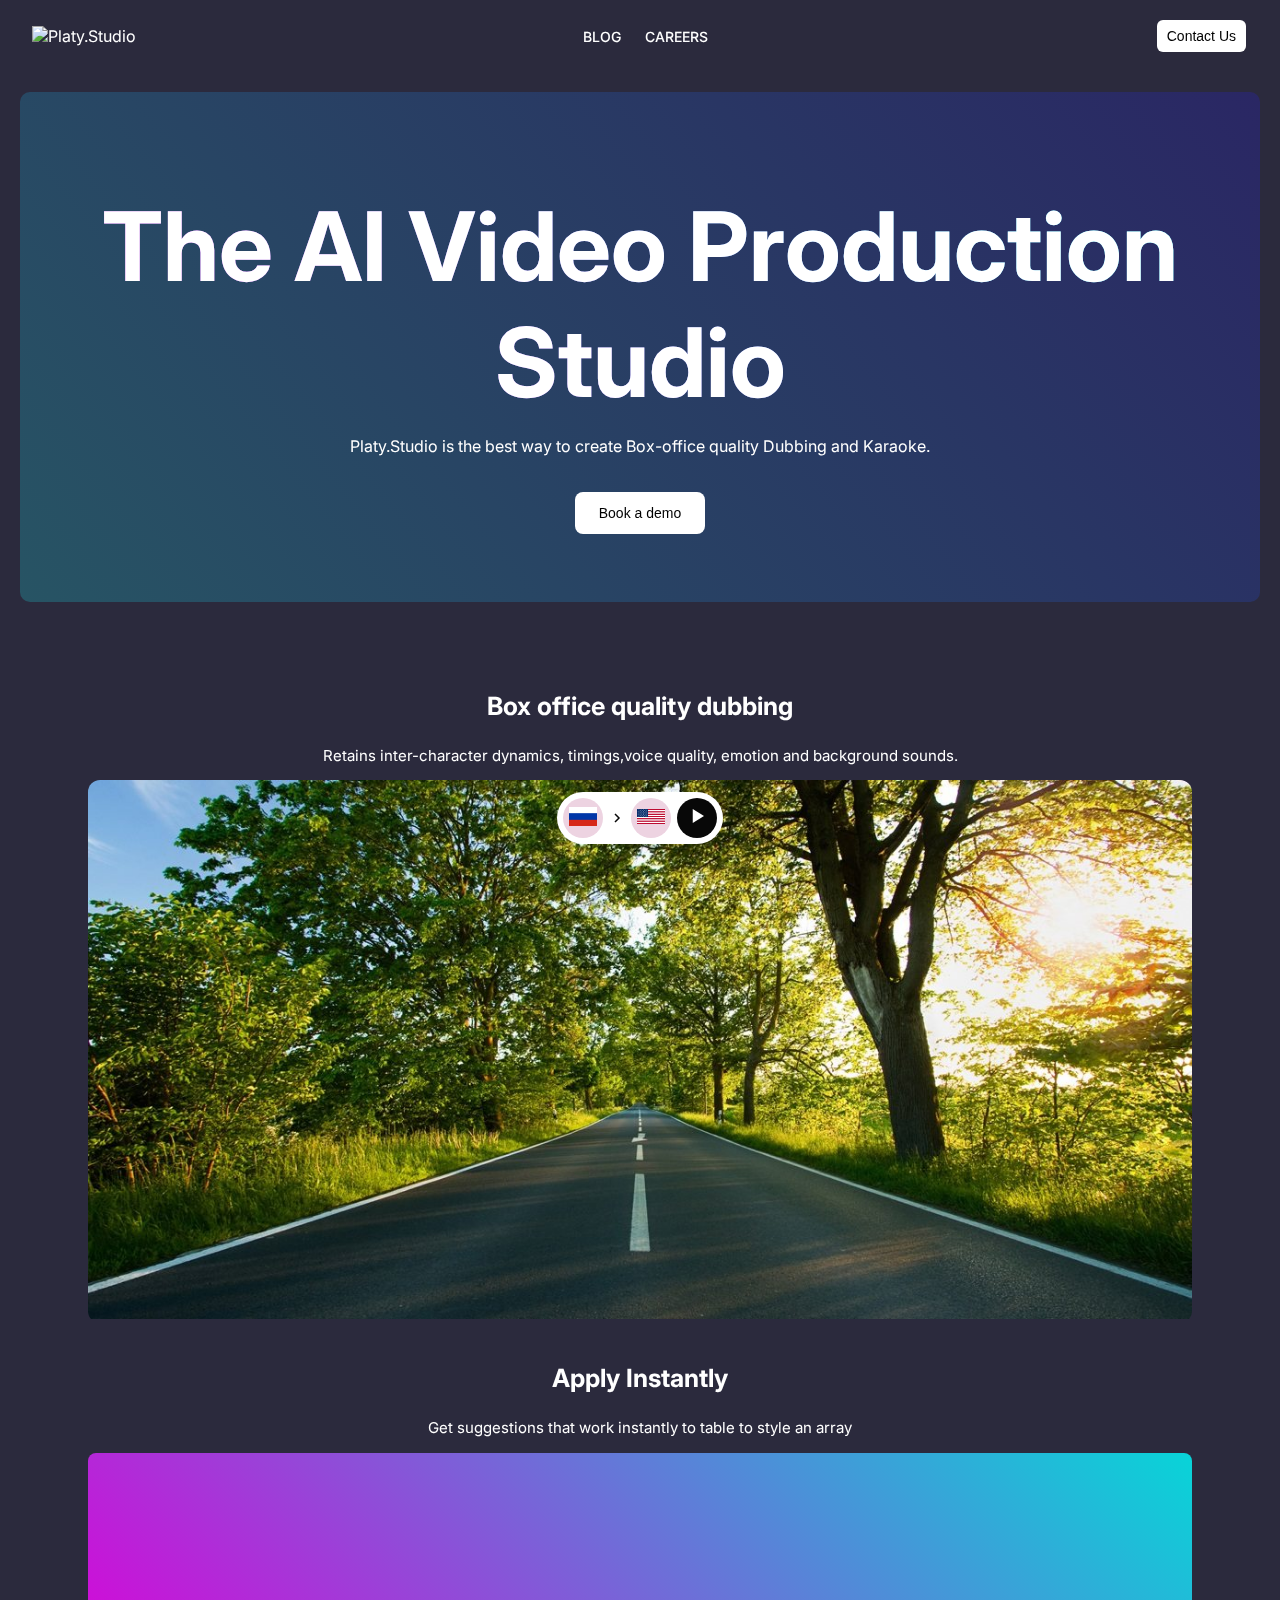
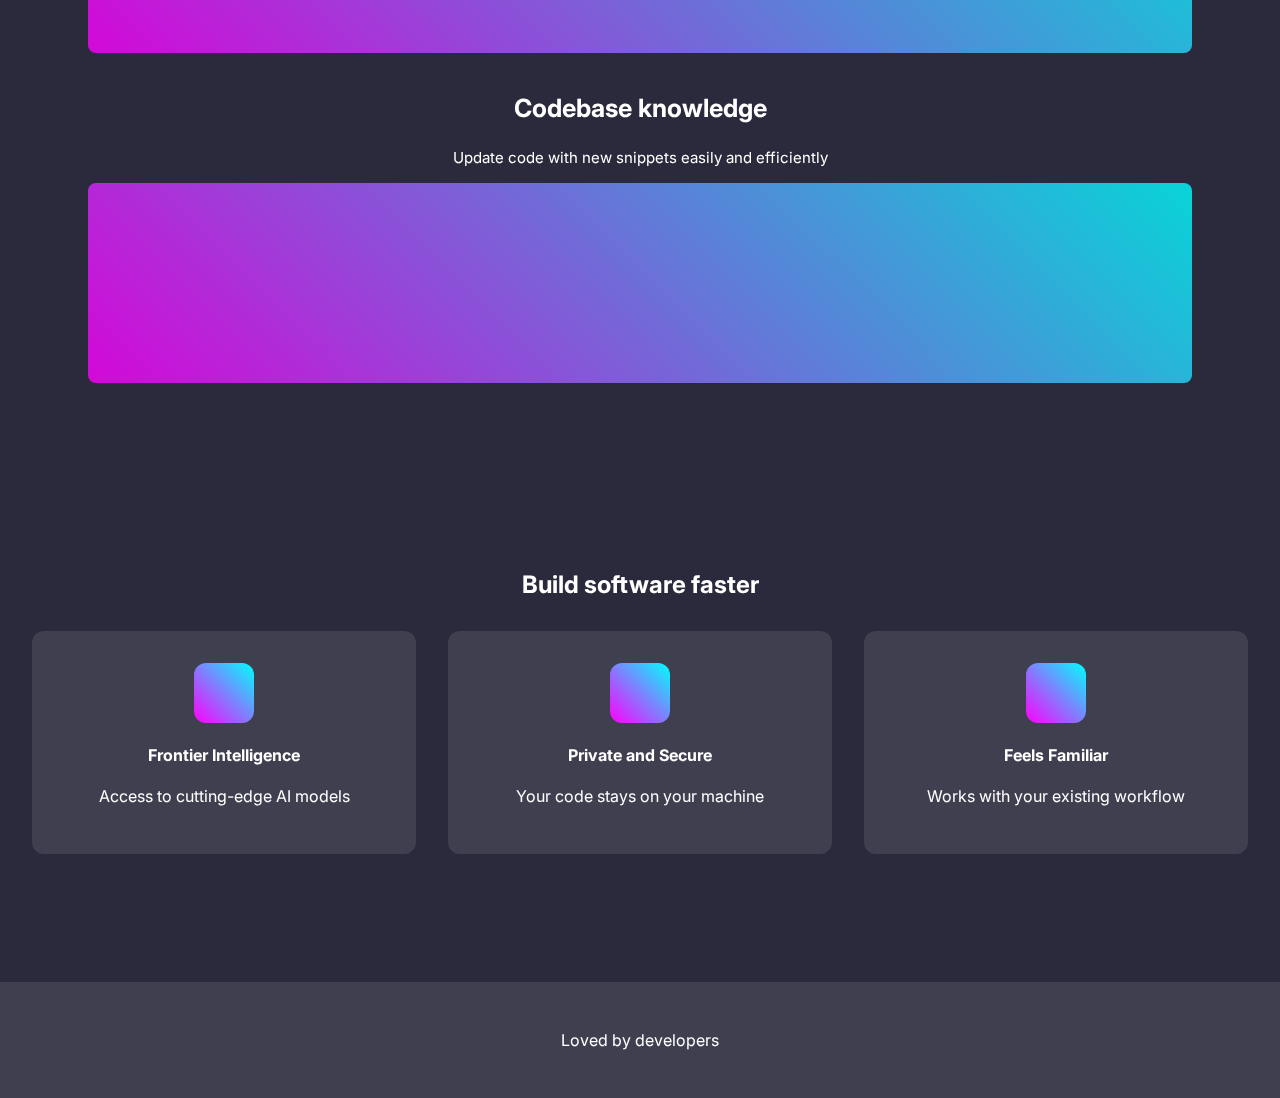
==== index.html @ c9c4666e "add demo video" ====
<!DOCTYPE html>
<html lang="en">
  <head>
    <meta charset="UTF-8" />
    <meta name="viewport" content="width=device-width, initial-scale=1.0" />
    <title>The AI Code Editor</title>
    <link rel="stylesheet" href="styles.css" />
  </head>
  <body>
    <nav class="navbar">
      <div class="logo">
        <img src="assets/platy-studio-logo.png" alt="Platy.Studio" />
      </div>
      <div class="nav-link">
        <a href="#">BLOG</a>
        <a href="#">CAREERS</a>
      </div>

      <div>
        <button class="button contact-us-button">Contact Us</button>
        <!-- <button class="button blog-button">Blog</button></li> -->
      </div>
    </nav>

    <header class="hero">
      <h1>The AI Video Production Studio</h1>
      <p class="subtitle">
        Platy.Studio is the best way to create Box-office quality Dubbing and
        Karaoke.
      </p>
      <div class="cta-buttons">
        <button class="button book-demo-button">Book a demo</button>
      </div>
    </header>

    <main>
      <section class="features">
        <div class="feature-card" id="demo-videos">
          <h3>Box office quality dubbing</h3>
          <p>
            Retains inter-character dynamics, timings,voice quality, emotion and
            background sounds.
          </p>
        </div>

        <div class="feature-card">
          <h3>Apply Instantly</h3>
          <p>Get suggestions that work instantly to table to style an array</p>
          <div class="feature-image"></div>
        </div>

        <div class="feature-card">
          <h3>Codebase knowledge</h3>
          <p>Update code with new snippets easily and efficiently</p>
          <div class="feature-image"></div>
        </div>
      </section>

      <section class="benefits">
        <h2>Build software faster</h2>
        <div class="benefit-cards">
          <div class="benefit-card">
            <div class="icon frontier"></div>
            <h4>Frontier Intelligence</h4>
            <p>Access to cutting-edge AI models</p>
          </div>
          <div class="benefit-card">
            <div class="icon private"></div>
            <h4>Private and Secure</h4>
            <p>Your code stays on your machine</p>
          </div>
          <div class="benefit-card">
            <div class="icon familiar"></div>
            <h4>Feels Familiar</h4>
            <p>Works with your existing workflow</p>
          </div>
        </div>
      </section>
    </main>

    <footer>
      <p>Loved by developers</p>
    </footer>
    <script src="script.js"></script>
  </body>
</html>
---- styles.css ----
@import url("https://fonts.googleapis.com/css2?family=Inter:wght@400;500;600;700&display=swap");

:root {
  --gradient-primary: linear-gradient(45deg, #ff00ff, #00ffff);
  --dark-bg: #2b2a3d;
  --card-bg: rgba(255, 255, 255, 0.1);
}

body {
  margin: 0;
  padding: 0;
  background-color: var(--dark-bg);
  color: white;
  font-family: "SF Pro Display", "Inter", -apple-system, BlinkMacSystemFont,
    "Segoe UI", Roboto, Oxygen, Ubuntu, Cantarell, "Open Sans", "Helvetica Neue",
    sans-serif;
}

video {
  width: 100%;
}

.navbar {
  display: flex;
  align-items: center;
  justify-content: space-between;
  padding: 1rem 2rem;
  background: transparent;
}

.hero {
  text-align: center;
  margin: 20px;
  border-radius: 10px;
  padding: 2rem 2rem;
  background: linear-gradient(30deg, #1b0404, #121212);
  background-size: 100% 100%;
  font-family: "SF Pro Display", "Inter", -apple-system, BlinkMacSystemFont,
    "Segoe UI", Roboto, Oxygen, Ubuntu, Cantarell, "Open Sans", "Helvetica Neue",
    sans-serif;
  background-position: 0 0;
  animation: none !important;
  -webkit-animation: none !important;
  margin-bottom: 0;
}

.hero:before,
.hero:after {
  animation: none !important;
  -webkit-animation: none !important;
  background-size: 100% 100%;
  background-position: 0 0;
}

.hero h1 {
  font-size: 6rem;
  margin-bottom: 1rem;
  background: var(--gradient-primary);
  -webkit-background-clip: text;
  color: white;
  font-family: "Inter", -apple-system, BlinkMacSystemFont, "Segoe UI", Roboto,
    Oxygen, Ubuntu, Cantarell, "Open Sans", "Helvetica Neue", sans-serif;
}

.cta-buttons {
  display: flex;
  gap: 1rem;
  justify-content: center;
  margin: 2rem 0;
}

.cta-buttons button {
  padding: 0.8rem 1.5rem;
  border-radius: 8px;
  border: none;
  cursor: pointer;
  font-weight: regualar;
}

.partners {
  display: flex;
  justify-content: center;
  gap: 2rem;
  margin: 3rem 0;
  filter: grayscale(1);
  opacity: 0.7;
}

.features {
  padding: 4rem 2rem;
  /* grid-template-columns: repeat(auto-fit, minmax(300px, 1fr));  */
  /* gap: 2rem; */
}

.feature-card {
  /* background: var(--card-bg); */
  margin: 0 40px;
  padding: 0 1rem;
  margin-bottom: 40px;
  border-radius: 10px;
  backdrop-filter: blur(10px);
}

.feature-card h3 {
  font-size: 25px;
  text-align: center;
}

.feature-card p {
  font-size: 15px;
  text-align: center;
  padding: 0 20px;
}

.feature-image {
  margin-top: 1rem;
  height: 200px;
  background: var(--gradient-primary);
  border-radius: 8px;
  opacity: 0.8;
}

.benefits {
  padding: 4rem 2rem;
  text-align: center;
}

.benefit-cards {
  display: grid;
  grid-template-columns: repeat(auto-fit, minmax(250px, 1fr));
  gap: 2rem;
  margin-top: 2rem;
}

.benefit-card {
  background: var(--card-bg);
  padding: 2rem;
  border-radius: 12px;
  backdrop-filter: blur(10px);
}

.icon {
  width: 60px;
  height: 60px;
  margin: 0 auto 1rem;
  background: var(--gradient-primary);
  border-radius: 12px;
}

footer {
  text-align: center;
  padding: 2rem;
  margin-top: 4rem;
  background: var(--card-bg);
}

h1,
h2,
h3,
h4,
h5,
h6,
.subtitle {
  font-family: "Inter", -apple-system, BlinkMacSystemFont, "Segoe UI", Roboto,
    Oxygen, Ubuntu, Cantarell, "Open Sans", "Helvetica Neue", sans-serif;
}

.logo {
  display: flex;
  align-items: centre;
}

.logo img {
  mix-blend-mode: lighten;
  height: 20px;
  width: auto;
  object-fit: contain;
  margin: 0;
  padding: 0;
}

nav ul li a {
  padding: 10px;
  text-decoration: none;
  color: #333;
}

.button {
  background-color: #007bff;
  color: white;
  padding: 10px 20px;
  border: none;
  border-radius: 5px;
  cursor: pointer;
  font-size: 16px;
  text-align: center;
  text-decoration: none;
  display: inline-block;
}

.button:hover {
  background-color: #e3e3e3;
}

.contact-us-button,
.book-demo-button {
  background-color: #ffffff; /* White */
  border: none;
  color: rgb(0, 0, 0);
  padding: 8px 10px;
  text-align: center;
  text-decoration: none;
  display: inline-block;
  font-size: 14px;
  margin: 4px 2px;
  cursor: pointer;
  border-radius: 6px;
}

.book-demo-button {
  font-weight: 100000;
  border: 1px;
  padding: 10px;
}
.nav-link a {
  padding: 10px;
  text-decoration: none;
  color: #ffffff;
  font-size: 14px;
  font-weight: 500;
}

.nav-link a:hover {
  color: #dbe0db;
}

.video-container {
  position: relative;
  margin: auto;
  overflow: hidden;
  border-radius: 12px;
  backdrop-filter: blur(10px);
}

.switch-language-button-container {
  display: flex;
  position: absolute;
  left: 50%;
  transform: translate(-50%, -50%);
  top: 38px;
  width: fit-content;
  align-items: center;
  margin: auto;
  gap: 6px;
  border-radius: 9999px;
  background-color: rgb(255, 255, 255);
  padding: 6px;
  box-shadow: rgba(0, 0, 0, 0) 0px 0px 0px 0px, rgba(0, 0, 0, 0) 0px 0px 0px 0px,
    rgba(0, 0, 0, 0.05) 0px 0px 20px 0px;
  line-height: 23.8px;
  font-family: __Waldenburg_379714, __Waldenburg_Fallback_379714;
  font-size: 17px;
  font-weight: 400;
  letter-spacing: normal;
}

.flag-img-container,
.play-pause-button {
  height: 40px;
  width: 40px;
  padding-top: 3px;
  padding: 0 6px;
  border: 0px;
  border-radius: 9999px;
  background-color: #edd3e1;
  opacity: 1;
  color: rgb(118, 118, 118);
  cursor: pointer;
}
.play-pause-button {
  color: rgb(255, 255, 255);
  background-color: #080808;
}
.active-flag {
  background-color: #080808;
}
.greater-than-sign {
  color: #080808;
}

.feature-image {
  margin-top: 1rem;
  height: 200px;
  background: var(--gradient-primary);
  border-radius: 8px;
  opacity: 0.8;
}
.pause-sign {
  display: none;
}
.play-sign {
  display: block;
}
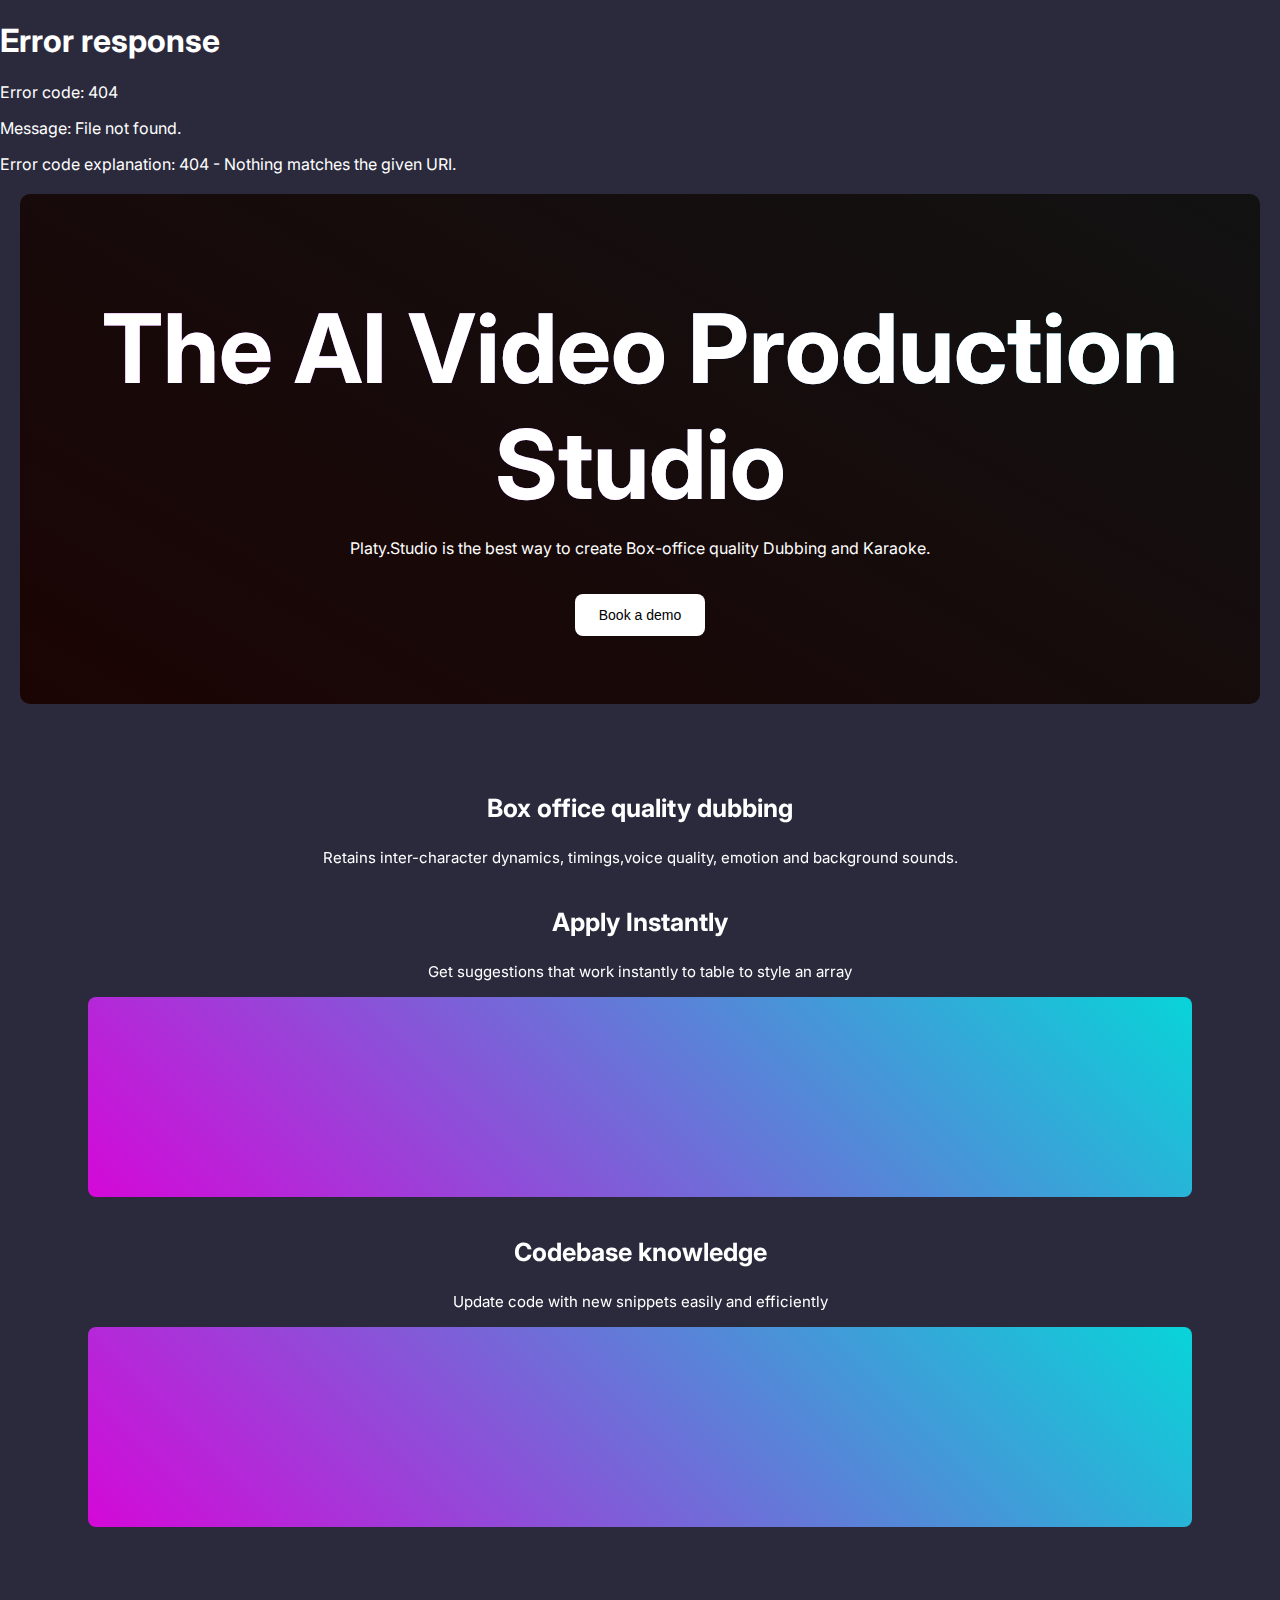
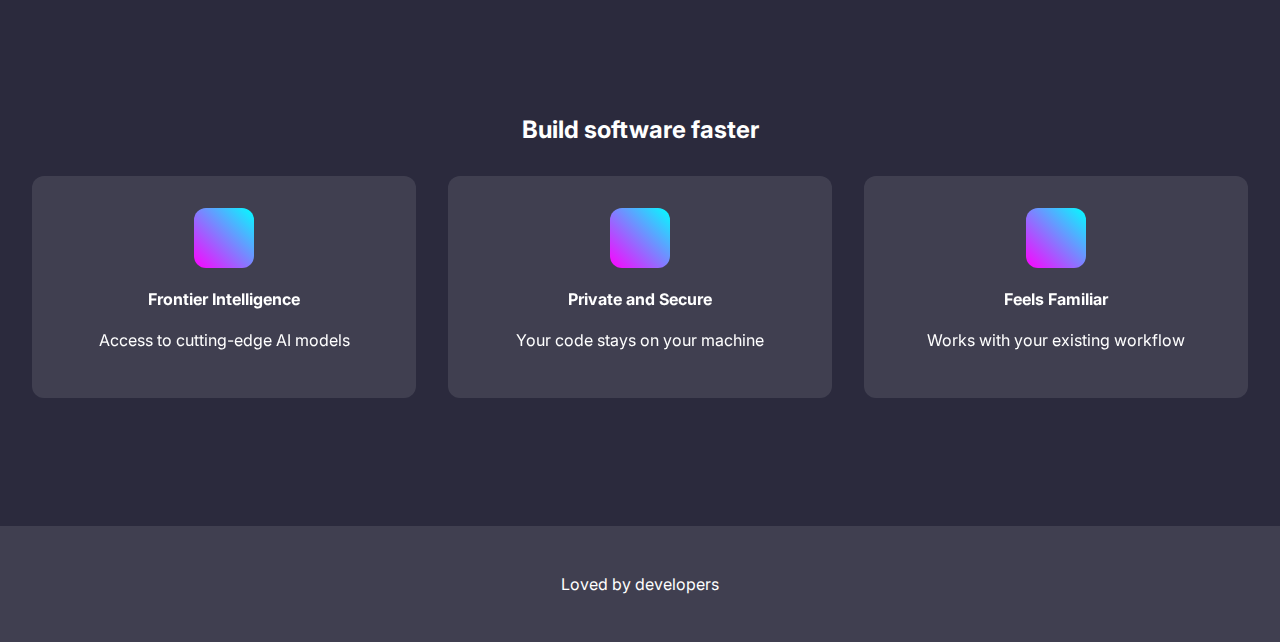
==== commit 24927300: "css changes" ====
--- a/index.html
+++ b/index.html
@@ -4,23 +4,13 @@
     <meta charset="UTF-8" />
     <meta name="viewport" content="width=device-width, initial-scale=1.0" />
     <title>The AI Code Editor</title>
-    <link rel="stylesheet" href="styles.css" />
+    <link rel="stylesheet" href="css/styles.css" />
+    <!-- <link rel="stylesheet" href="css/header.css" /> -->
   </head>
   <body>
-    <nav class="navbar">
-      <div class="logo">
-        <img src="assets/platy-studio-logo.png" alt="Platy.Studio" />
-      </div>
-      <div class="nav-link">
-        <a href="#">BLOG</a>
-        <a href="#">CAREERS</a>
-      </div>
-
-      <div>
-        <button class="button contact-us-button">Contact Us</button>
-        <!-- <button class="button blog-button">Blog</button></li> -->
-      </div>
-    </nav>
+    <!-- Include header.html -->
+    <!-- <include src="header.html"></include> -->
+    <nav id="header"></nav>
 
     <header class="hero">
       <h1>The AI Video Production Studio</h1>
@@ -81,6 +71,22 @@
     <footer>
       <p>Loved by developers</p>
     </footer>
-    <script src="script.js"></script>
+    <script src="js/script.js" defer></script>
+    <script>
+      fetch("header.html")
+        .then((response) => response.text())
+        .then((html) => {
+          document.getElementById("header").innerHTML = html;
+          // Initialize header.js functionality
+          const hamburgerMenu = document.querySelector(".hamburger-menu");
+          const mobileMenu = document.querySelector(".mobile-menu");
+
+          if (hamburgerMenu && mobileMenu) {
+            hamburgerMenu.addEventListener("click", () => {
+              mobileMenu.classList.toggle("active"); // Add or remove the "active" class
+            });
+          }
+        });
+    </script>
   </body>
 </html>
--- a/css/styles.css
+++ b/css/styles.css
@@ -0,0 +1,325 @@
+@import url("https://fonts.googleapis.com/css2?family=Inter:wght@400;500;600;700&display=swap");
+
+:root {
+  --gradient-primary: linear-gradient(45deg, #ff00ff, #00ffff);
+  --dark-bg: #2b2a3d;
+  --card-bg: rgba(255, 255, 255, 0.1);
+}
+
+body {
+  margin: 0;
+  padding: 0;
+  background-color: var(--dark-bg);
+  color: white;
+  font-family: "SF Pro Display", "Inter", -apple-system, BlinkMacSystemFont,
+    "Segoe UI", Roboto, Oxygen, Ubuntu, Cantarell, "Open Sans", "Helvetica Neue",
+    sans-serif;
+}
+
+video {
+  width: 100%;
+}
+
+.navbar {
+  display: flex;
+  align-items: center;
+  justify-content: space-between;
+  padding: 1rem 2rem;
+  background: transparent;
+}
+
+.hero {
+  text-align: center;
+  margin: 20px;
+  border-radius: 10px;
+  padding: 2rem 2rem;
+  background: linear-gradient(30deg, #1b0404, #121212);
+  background-size: 100% 100%;
+  font-family: "SF Pro Display", "Inter", -apple-system, BlinkMacSystemFont,
+    "Segoe UI", Roboto, Oxygen, Ubuntu, Cantarell, "Open Sans", "Helvetica Neue",
+    sans-serif;
+  background-position: 0 0;
+  animation: none !important;
+  -webkit-animation: none !important;
+  margin-bottom: 0;
+}
+
+.hero:before,
+.hero:after {
+  animation: none !important;
+  -webkit-animation: none !important;
+  background-size: 100% 100%;
+  background-position: 0 0;
+}
+
+.hero h1 {
+  font-size: 6rem;
+  margin-bottom: 1rem;
+  background: var(--gradient-primary);
+  -webkit-background-clip: text;
+  color: white;
+  font-family: "Inter", -apple-system, BlinkMacSystemFont, "Segoe UI", Roboto,
+    Oxygen, Ubuntu, Cantarell, "Open Sans", "Helvetica Neue", sans-serif;
+}
+
+.cta-buttons {
+  display: flex;
+  gap: 1rem;
+  justify-content: center;
+  margin: 2rem 0;
+}
+
+.cta-buttons button {
+  padding: 0.8rem 1.5rem;
+  border-radius: 8px;
+  border: none;
+  cursor: pointer;
+  font-weight: regualar;
+}
+
+.partners {
+  display: flex;
+  justify-content: center;
+  gap: 2rem;
+  margin: 3rem 0;
+  filter: grayscale(1);
+  opacity: 0.7;
+}
+
+.features {
+  padding: 4rem 2rem;
+  /* grid-template-columns: repeat(auto-fit, minmax(300px, 1fr));  */
+  /* gap: 2rem; */
+}
+
+.feature-card {
+  /* background: var(--card-bg); */
+  margin: 0 40px;
+  padding: 0 1rem;
+  margin-bottom: 40px;
+  border-radius: 10px;
+  backdrop-filter: blur(10px);
+}
+
+.feature-card h3 {
+  font-size: 25px;
+  text-align: center;
+}
+
+.feature-card p {
+  font-size: 15px;
+  text-align: center;
+  padding: 0 20px;
+}
+
+.feature-image {
+  margin-top: 1rem;
+  height: 200px;
+  background: var(--gradient-primary);
+  border-radius: 8px;
+  opacity: 0.8;
+}
+
+.benefits {
+  padding: 4rem 2rem;
+  text-align: center;
+}
+
+.benefit-cards {
+  display: grid;
+  grid-template-columns: repeat(auto-fit, minmax(250px, 1fr));
+  gap: 2rem;
+  margin-top: 2rem;
+}
+
+.benefit-card {
+  background: var(--card-bg);
+  padding: 2rem;
+  border-radius: 12px;
+  backdrop-filter: blur(10px);
+}
+
+.icon {
+  width: 60px;
+  height: 60px;
+  margin: 0 auto 1rem;
+  background: var(--gradient-primary);
+  border-radius: 12px;
+}
+
+footer {
+  text-align: center;
+  padding: 2rem;
+  margin-top: 4rem;
+  background: var(--card-bg);
+}
+
+h1,
+h2,
+h3,
+h4,
+h5,
+h6,
+.subtitle {
+  font-family: "Inter", -apple-system, BlinkMacSystemFont, "Segoe UI", Roboto,
+    Oxygen, Ubuntu, Cantarell, "Open Sans", "Helvetica Neue", sans-serif;
+}
+
+.logo {
+  display: flex;
+  align-items: centre;
+}
+
+.logo img {
+  mix-blend-mode: lighten;
+  height: 20px;
+  width: auto;
+  object-fit: contain;
+  margin: 0;
+  padding: 0;
+}
+
+nav ul li a {
+  padding: 10px;
+  text-decoration: none;
+  color: #333;
+}
+
+.button {
+  background-color: #007bff;
+  color: white;
+  padding: 10px 20px;
+  border: none;
+  border-radius: 5px;
+  cursor: pointer;
+  font-size: 16px;
+  text-align: center;
+  text-decoration: none;
+  display: inline-block;
+}
+
+.button:hover {
+  background-color: #e3e3e3;
+}
+
+.contact-us-button,
+.book-demo-button {
+  background-color: #ffffff; /* White */
+  border: none;
+  color: rgb(0, 0, 0);
+  padding: 8px 10px;
+  text-align: center;
+  text-decoration: none;
+  display: inline-block;
+  font-size: 14px;
+  margin: 4px 2px;
+  cursor: pointer;
+  border-radius: 6px;
+}
+
+.book-demo-button {
+  font-weight: 100000;
+  border: 1px;
+  padding: 10px;
+}
+.nav-link a {
+  padding: 10px;
+  text-decoration: none;
+  color: #ffffff;
+  font-size: 14px;
+  font-weight: 500;
+}
+
+.nav-link a:hover {
+  color: #dbe0db;
+}
+
+.video-container {
+  position: relative;
+  margin: auto;
+  overflow: hidden;
+  border-radius: 12px;
+  backdrop-filter: blur(10px);
+}
+
+.switch-language-button-container {
+  display: flex;
+  position: absolute;
+  left: 50%;
+  transform: translate(-50%, -50%);
+  top: 38px;
+  width: fit-content;
+  align-items: center;
+  margin: auto;
+  gap: 6px;
+  border-radius: 9999px;
+  background-color: rgb(255, 255, 255);
+  padding: 6px;
+  box-shadow: rgba(0, 0, 0, 0) 0px 0px 0px 0px, rgba(0, 0, 0, 0) 0px 0px 0px 0px,
+    rgba(0, 0, 0, 0.05) 0px 0px 20px 0px;
+  line-height: 23.8px;
+  font-family: __Waldenburg_379714, __Waldenburg_Fallback_379714;
+  font-size: 17px;
+  font-weight: 400;
+  letter-spacing: normal;
+}
+
+.flag-img-container,
+.play-pause-button {
+  height: 40px;
+  width: 40px;
+  padding-top: 3px;
+  padding: 0 6px;
+  border: 0px;
+  border-radius: 9999px;
+  background-color: #edd3e1;
+  opacity: 1;
+  color: rgb(118, 118, 118);
+  cursor: pointer;
+}
+.play-pause-button {
+  color: rgb(255, 255, 255);
+  background-color: #080808;
+}
+.active-flag {
+  background-color: #080808;
+}
+.greater-than-sign {
+  color: #080808;
+}
+
+.feature-image {
+  margin-top: 1rem;
+  height: 200px;
+  background: var(--gradient-primary);
+  border-radius: 8px;
+  opacity: 0.8;
+}
+.pause-sign {
+  display: none;
+}
+.play-sign {
+  display: block;
+}
+
+@media (max-width: 640px) {
+  .logo img {
+    height: 16px;
+  }
+  .hero h1 {
+    font-size: 2rem;
+  }
+  .subtitle {
+    font-size: 11px;
+  }
+  .feature-card {
+    margin: 0;
+    margin-bottom: 40px;
+  }
+  .feature-card h3 {
+    font-size: 18px;
+  }
+  .feature-card p {
+    font-size: 12px;
+  }
+}
